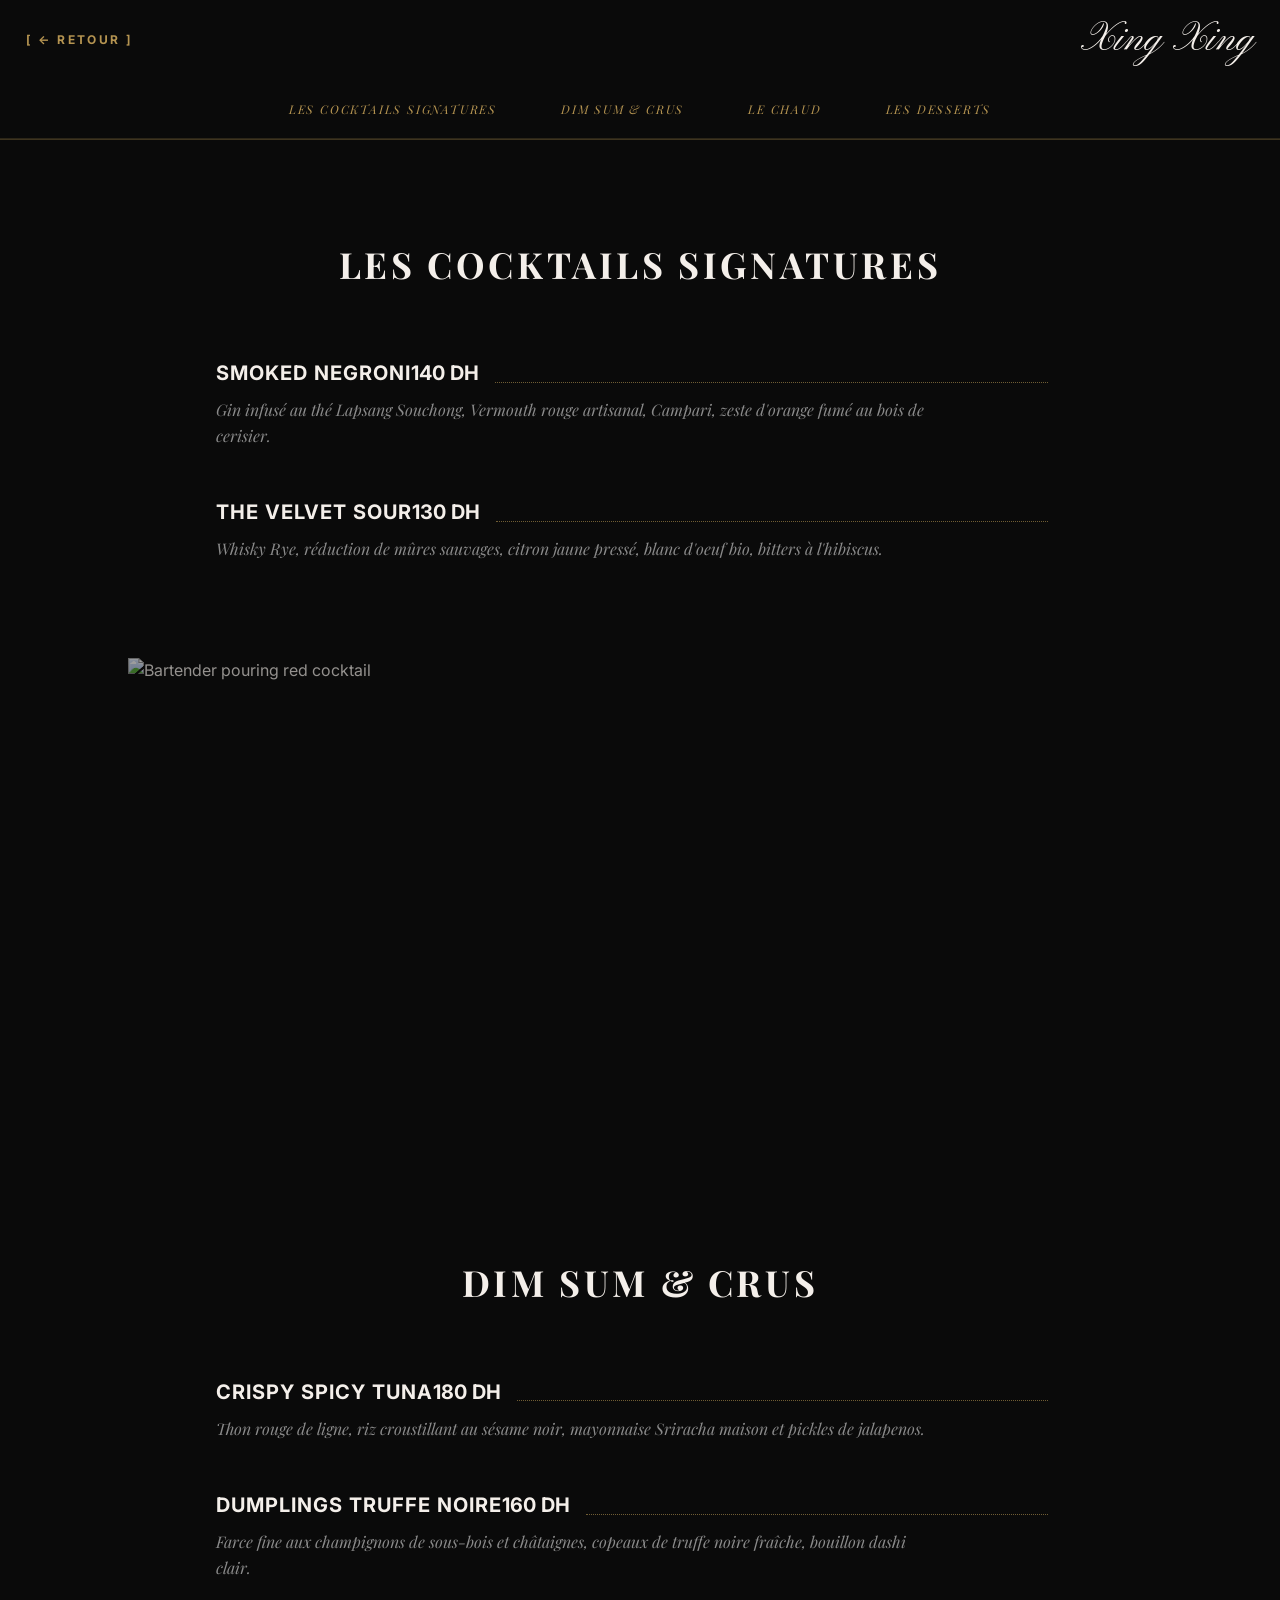
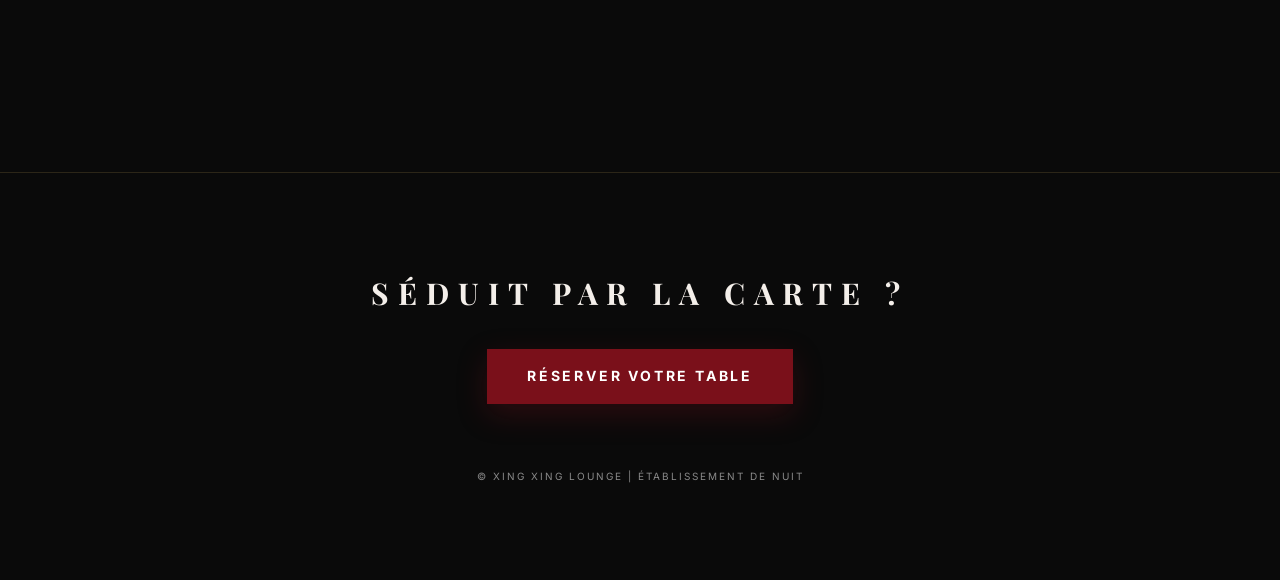
==== menu.html @ 95a7ea4c "first xingxing design" ====
<!DOCTYPE html>
<html lang="fr">

<head>
    <meta charset="utf-8">
    <meta name="viewport" content="width=device-width, initial-scale=1.0">
    <title>Xing Xing | La Carte</title>

    <link
        href="https://fonts.googleapis.com/css2?family=Inter:wght@400;700&family=Playfair+Display:ital,wght@0,400;0,700;1,400&family=Pinyon+Script&display=swap"
        rel="stylesheet">

    <link rel="stylesheet" href="menu.css">
</head>

<body>

    <header class="foyer-header">
        <div class="foyer-top">
            <a href="index.html" class="nav-retour">[ ← RETOUR ]</a>
            <div class="site-signature">Xing Xing</div>
        </div>

        <nav class="foyer-nav">
            <ul class="nav-categories">
                <li><a href="#cocktails">LES COCKTAILS SIGNATURES</a></li>
                <li><a href="#dimsum">DIM SUM & CRUS</a></li>
                <li><a href="#chaud">LE CHAUD</a></li>
                <li><a href="#desserts">LES DESSERTS</a></li>
            </ul>
        </nav>
    </header>

    <main class="menu-container">

        <section id="cocktails" class="menu-section avyr-reveal">
            <h2 class="section-title">LES COCKTAILS SIGNATURES</h2>

            <div class="menu-items">
                <article class="menu-item">
                    <header class="item-header">
                        <h3 class="item-name">SMOKED NEGRONI</h3>
                        <span class="item-price">140 DH</span>
                    </header>
                    <p class="item-description">Gin infusé au thé Lapsang Souchong, Vermouth rouge artisanal, Campari,
                        zeste d'orange fumé au bois de cerisier.</p>
                </article>

                <article class="menu-item">
                    <header class="item-header">
                        <h3 class="item-name">THE VELVET SOUR</h3>
                        <span class="item-price">130 DH</span>
                    </header>
                    <p class="item-description">Whisky Rye, réduction de mûres sauvages, citron jaune pressé, blanc
                        d'oeuf bio, bitters à l'hibiscus.</p>
                </article>
            </div>
        </section>

        <figure class="visual-intermission avyr-reveal">
            <img src="https://lh3.googleusercontent.com/aida-public/[base64]"
                alt="Bartender pouring red cocktail" loading="lazy">
            <div class="cinematic-scrim"></div>
        </figure>

        <section id="dimsum" class="menu-section avyr-reveal">
            <h2 class="section-title">DIM SUM & CRUS</h2>

            <div class="menu-items">
                <article class="menu-item">
                    <header class="item-header">
                        <h3 class="item-name">CRISPY SPICY TUNA</h3>
                        <span class="item-price">180 DH</span>
                    </header>
                    <p class="item-description">Thon rouge de ligne, riz croustillant au sésame noir, mayonnaise
                        Sriracha maison et pickles de jalapenos.</p>
                </article>

                <article class="menu-item">
                    <header class="item-header">
                        <h3 class="item-name">DUMPLINGS TRUFFE NOIRE</h3>
                        <span class="item-price">160 DH</span>
                    </header>
                    <p class="item-description">Farce fine aux champignons de sous-bois et châtaignes, copeaux de truffe
                        noire fraîche, bouillon dashi clair.</p>
                </article>
            </div>
        </section>

    </main>

    <footer class="exit-terminal avyr-reveal">
        <h4 class="terminal-title">SÉDUIT PAR LA CARTE ?</h4>
        <a href="index.html#guestlist" class="btn-crimson btn-large">RÉSERVER VOTRE TABLE</a>
        <div class="terminal-copyright">
            © Xing Xing Lounge | Établissement de Nuit
        </div>
    </footer>

    <script src="script.js"></script>
</body>

</html>
---- menu.css ----
/* ==========================================================================
   AVYR ENGINEERING STANDARDS : XING XING MENU
   ========================================================================== */

:root {
    /* Extraction: Color Palette */
    --clr-obsidian: #0A0A0A;
    --clr-brass: #B59451;
    --clr-bone: #F4EFEA;
    --clr-ash: #8A8A8A;
    --clr-crimson: #7A101A;

    /* Alpha variants */
    --clr-brass-alpha-20: rgba(181, 148, 81, 0.2);
    --clr-brass-alpha-30: rgba(181, 148, 81, 0.3);

    /* Extraction: Typography */
    --font-sans: 'Inter', sans-serif;
    --font-serif: 'Playfair Display', serif;
    --font-cursive: 'Pinyon Script', cursive;

    /* AVYR Spatial Metrics */
    --spacing-sm: clamp(1rem, 2vw, 2rem);
    --spacing-md: clamp(2rem, 5vw, 4rem);
    --spacing-lg: clamp(4rem, 8vw, 6rem);
    --container-max: 900px;
    /* Constrained width for menu legibility */
}

/* ==========================================================================
   RESET & FOUNDATION
   ========================================================================== */
* {
    box-sizing: border-box;
    margin: 0;
    padding: 0;
}

body {
    font-family: var(--font-sans);
    background-color: var(--clr-obsidian);
    color: var(--clr-bone);
    line-height: 1.6;
    overflow-x: hidden;
    -webkit-font-smoothing: antialiased;
}

::selection {
    background-color: var(--clr-brass);
    color: var(--clr-obsidian);
}

a {
    text-decoration: none;
    color: inherit;
}

button {
    cursor: pointer;
    border: none;
    font-family: inherit;
}

/* ==========================================================================
   COMPONENTS
   ========================================================================== */

.btn-crimson {
    background-color: var(--clr-crimson);
    color: #FFFFFF;
    font-weight: 700;
    text-transform: uppercase;
    letter-spacing: 0.2em;
    transition: filter 0.3s ease, transform 0.2s ease;
}

.btn-crimson:hover {
    filter: brightness(1.2);
    transform: translateY(-1px);
}

.btn-small {
    padding: 0.5rem 1.5rem;
    font-size: 0.75rem;
}

.btn-large {
    padding: 1rem 2.5rem;
    font-size: 0.875rem;
    box-shadow: 0 10px 30px rgba(122, 16, 26, 0.3);
}

/* ==========================================================================
   LAYOUT ARCHITECTURE
   ========================================================================== */

/* Foyer Header (Sticky) */
.foyer-header {
    position: sticky;
    top: 0;
    z-index: 50;
    background-color: var(--clr-obsidian);
    border-bottom: 1px solid var(--clr-brass-alpha-30);
}

.foyer-top {
    max-width: 1280px;
    margin: 0 auto;
    padding: 0 var(--spacing-sm);
    height: 5rem;
    display: flex;
    align-items: center;
    justify-content: space-between;
}

.nav-retour {
    color: var(--clr-brass);
    font-size: 0.75rem;
    font-weight: 700;
    letter-spacing: 0.2em;
    text-transform: uppercase;
    transition: color 0.3s ease;
}

.nav-retour:hover {
    color: var(--clr-bone);
}

.site-signature {
    font-family: var(--font-cursive);
    font-size: clamp(2rem, 4vw, 2.5rem);
    color: var(--clr-bone);
}

/* Category Navigation */
.foyer-nav {
    border-bottom: 1px solid var(--clr-brass-alpha-20);
    padding: 1rem 0;
    overflow-x: auto;
    -ms-overflow-style: none;
    /* IE and Edge */
    scrollbar-width: none;
    /* Firefox */
}

.foyer-nav::-webkit-scrollbar {
    display: none;
}

.nav-categories {
    list-style: none;
    display: flex;
    justify-content: center;
    gap: clamp(2rem, 5vw, 4rem);
    padding: 0 var(--spacing-sm);
    white-space: nowrap;
}

.nav-categories a {
    font-family: var(--font-serif);
    font-style: italic;
    font-size: clamp(0.625rem, 1.5vw, 0.75rem);
    color: var(--clr-brass);
    letter-spacing: 0.15em;
    text-transform: uppercase;
    transition: color 0.3s ease;
}

.nav-categories a:hover {
    color: var(--clr-bone);
}

/* Main Content Container */
.menu-container {
    max-width: var(--container-max);
    margin: 0 auto;
    padding: var(--spacing-lg) var(--spacing-sm);
}

/* Menu Sections */
.menu-section {
    margin-bottom: var(--spacing-lg);
}

.section-title {
    font-family: var(--font-serif);
    font-size: clamp(1.875rem, 4vw, 2.25rem);
    text-align: center;
    color: var(--clr-bone);
    text-transform: uppercase;
    letter-spacing: 0.1em;
    margin-bottom: var(--spacing-md);
}

.menu-items {
    display: flex;
    flex-direction: column;
    gap: 3rem;
}

/* Menu Items (Flexbox Dotted Line Architecture) */
.menu-item {
    display: flex;
    flex-direction: column;
    gap: 0.5rem;
}

.item-header {
    display: flex;
    align-items: flex-end;
    width: 100%;
}

.item-name {
    font-family: var(--font-sans);
    font-weight: 700;
    font-size: clamp(1.125rem, 2vw, 1.25rem);
    letter-spacing: 0.05em;
    text-transform: uppercase;
    color: var(--clr-bone);
    white-space: nowrap;
}

/* The Dotted Line - Flex Grow Implementation */
.item-header::after {
    content: '';
    flex-grow: 1;
    border-bottom: 1px dotted var(--clr-brass);
    margin: 0 1rem 0.4rem 1rem;
    opacity: 0.6;
}

.item-price {
    font-family: var(--font-sans);
    font-weight: 700;
    font-size: clamp(1.125rem, 2vw, 1.25rem);
    color: var(--clr-bone);
    white-space: nowrap;
}

.item-description {
    font-family: var(--font-serif);
    font-style: italic;
    color: var(--clr-ash);
    font-size: clamp(0.875rem, 1.5vw, 1rem);
    max-width: 85%;
}

/* Visual Intermission */
.visual-intermission {
    position: relative;
    width: 80vw;
    left: 50%;
    transform: translateX(-50%);
    height: clamp(500px, 50vh, 600px);
    margin-bottom: var(--spacing-lg);
    overflow: hidden;
}

.visual-intermission img {
    width: 100%;
    height: 100%;
    object-fit: cover;
}

.cinematic-scrim {
    position: absolute;
    inset: 0;
    background: linear-gradient(to bottom, rgba(10, 10, 10, 0.4), rgba(10, 10, 10, 0.8));
}

/* Exit Terminal */
.exit-terminal {
    padding: var(--spacing-lg) 0;
    border-top: 1px solid var(--clr-brass-alpha-20);
    text-align: center;
    display: flex;
    flex-direction: column;
    align-items: center;
    gap: 2rem;
}

.terminal-title {
    font-family: var(--font-serif);
    font-size: clamp(1.5rem, 3vw, 1.875rem);
    color: var(--clr-bone);
    text-transform: uppercase;
    letter-spacing: 0.3em;
}

.terminal-copyright {
    margin-top: 2rem;
    font-size: 0.625rem;
    color: var(--clr-ash);
    text-transform: uppercase;
    letter-spacing: 0.2em;
}

/* ==========================================================================
   KINETICS
   ========================================================================== */
.avyr-reveal {
    opacity: 0;
    transform: translateY(30px);
    transition: opacity 1s cubic-bezier(0.16, 1, 0.3, 1), transform 1s cubic-bezier(0.16, 1, 0.3, 1);
}

.avyr-reveal.is-visible {
    opacity: 1;
    transform: translateY(0);
}

/* Override: Compose both transforms for the full-bleed image */
.visual-intermission.avyr-reveal {
    transform: translateX(-50%) translateY(30px);
}

.visual-intermission.avyr-reveal.is-visible {
    transform: translateX(-50%) translateY(0);
}
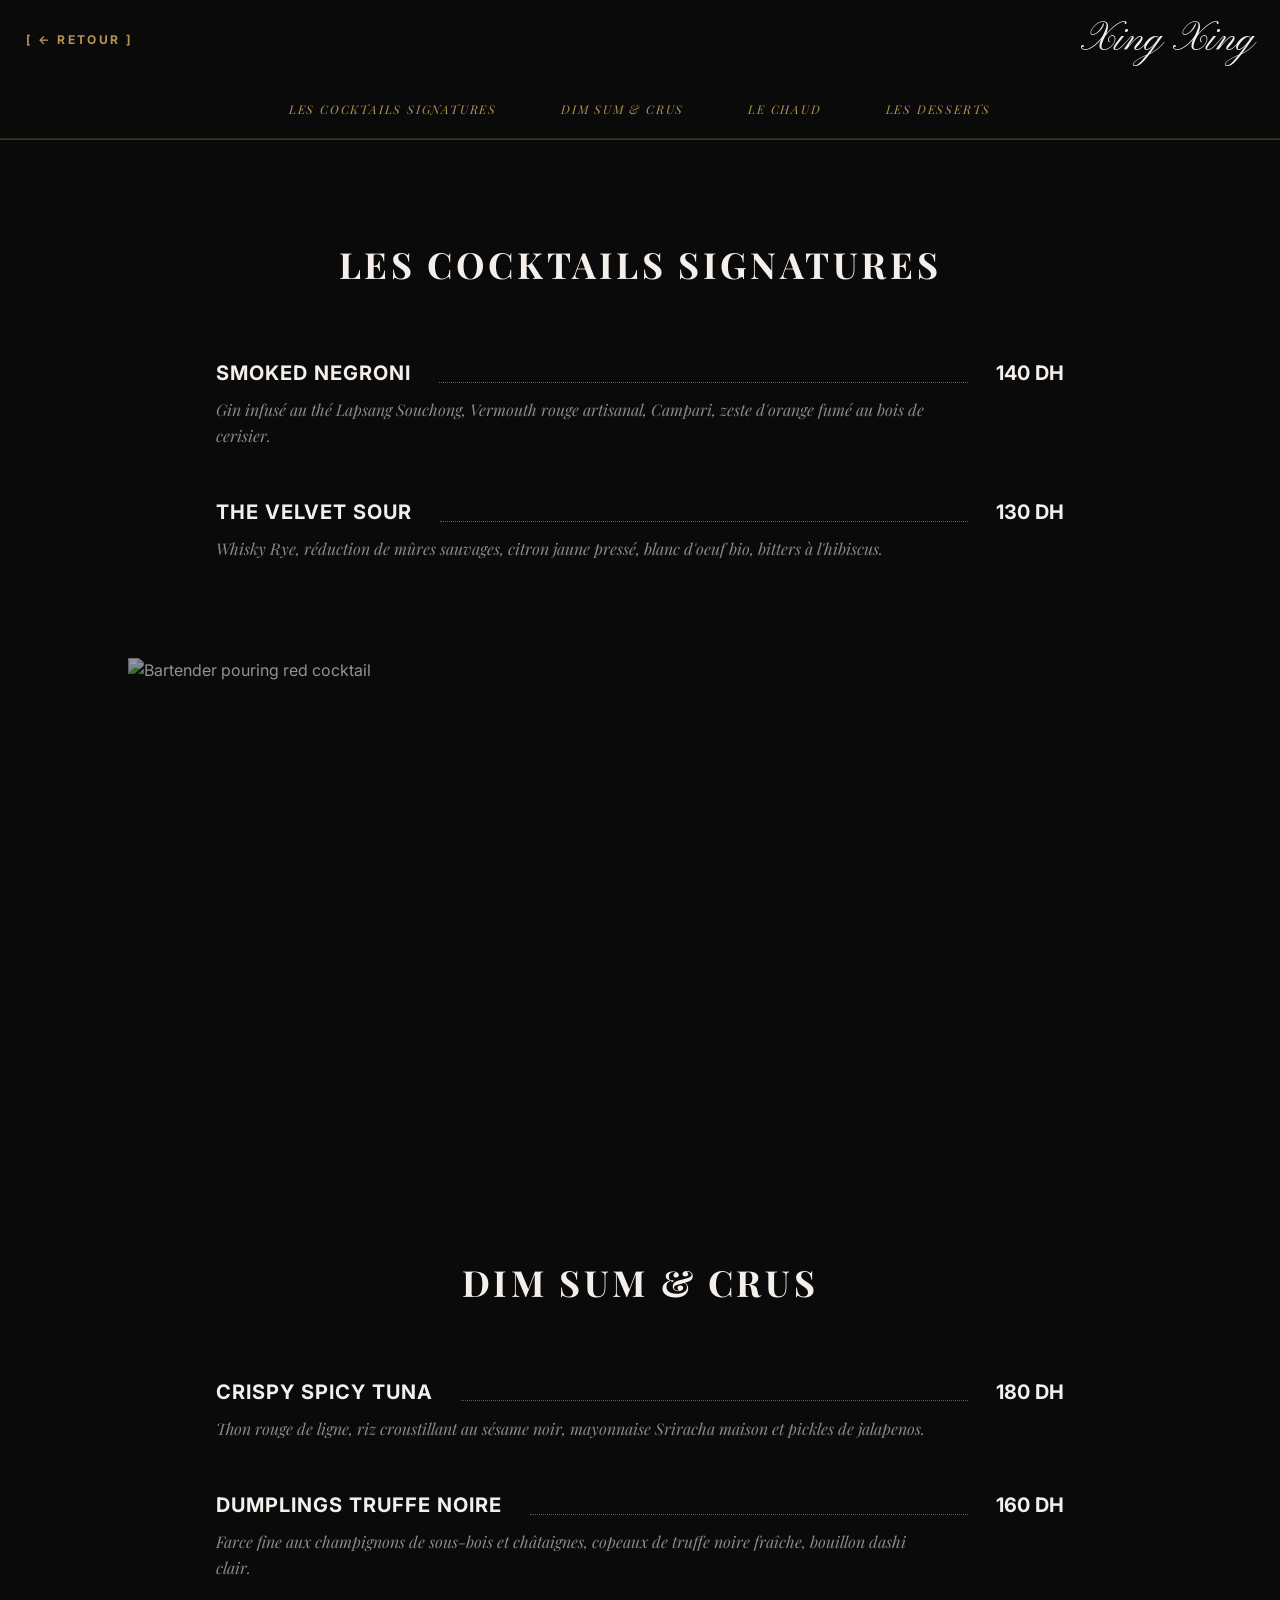
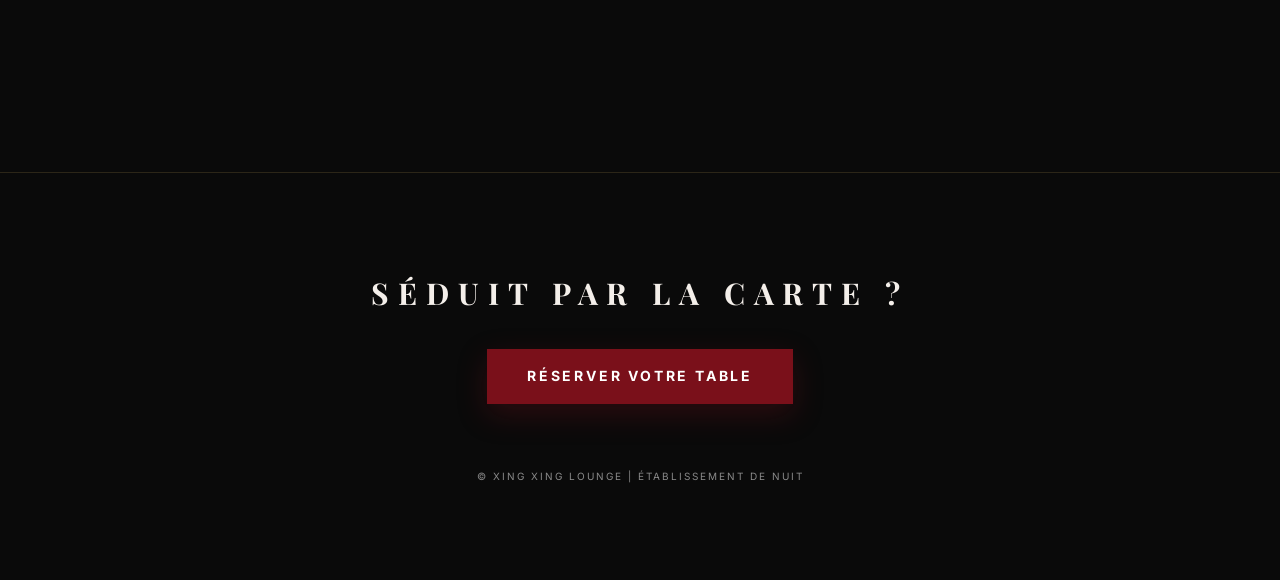
==== commit 21b7ce69: "adjusted the menu" ====
--- a/menu.html
+++ b/menu.html
@@ -11,6 +11,7 @@
         rel="stylesheet">
 
     <link rel="stylesheet" href="menu.css">
+    <link rel="icon" type="image/png" href="xing.png">
 </head>
 
 <body>
--- a/menu.css
+++ b/menu.css
@@ -208,6 +208,7 @@
 .item-header {
     display: flex;
     align-items: flex-end;
+    gap: 0.75rem;
     width: 100%;
 }
 
@@ -236,6 +237,7 @@
     font-size: clamp(1.125rem, 2vw, 1.25rem);
     color: var(--clr-bone);
     white-space: nowrap;
+    order: 1;
 }
 
 .item-description {
@@ -297,6 +299,42 @@
 }
 
 /* ==========================================================================
+   MOBILE ADJUSTMENTS — FOYER NAV
+   ========================================================================== */
+@media (max-width: 600px) {
+    .foyer-top {
+        height: 3.5rem;
+    }
+
+    .site-signature {
+        font-size: 1.6rem;
+    }
+
+    .foyer-nav {
+        padding: 0.5rem 0;
+    }
+
+    .nav-categories {
+        gap: 0.8rem;
+        padding: 0 0.75rem;
+    }
+
+    .nav-categories a {
+        font-size: 0.5rem;
+        letter-spacing: 0.08em;
+    }
+
+    .item-name,
+    .item-price {
+        font-size: 0.95rem;
+    }
+
+    .item-header::after {
+        margin: 0 0.5rem 0.3rem 0.5rem;
+    }
+}
+
+/* ==========================================================================
    KINETICS
    ========================================================================== */
 .avyr-reveal {
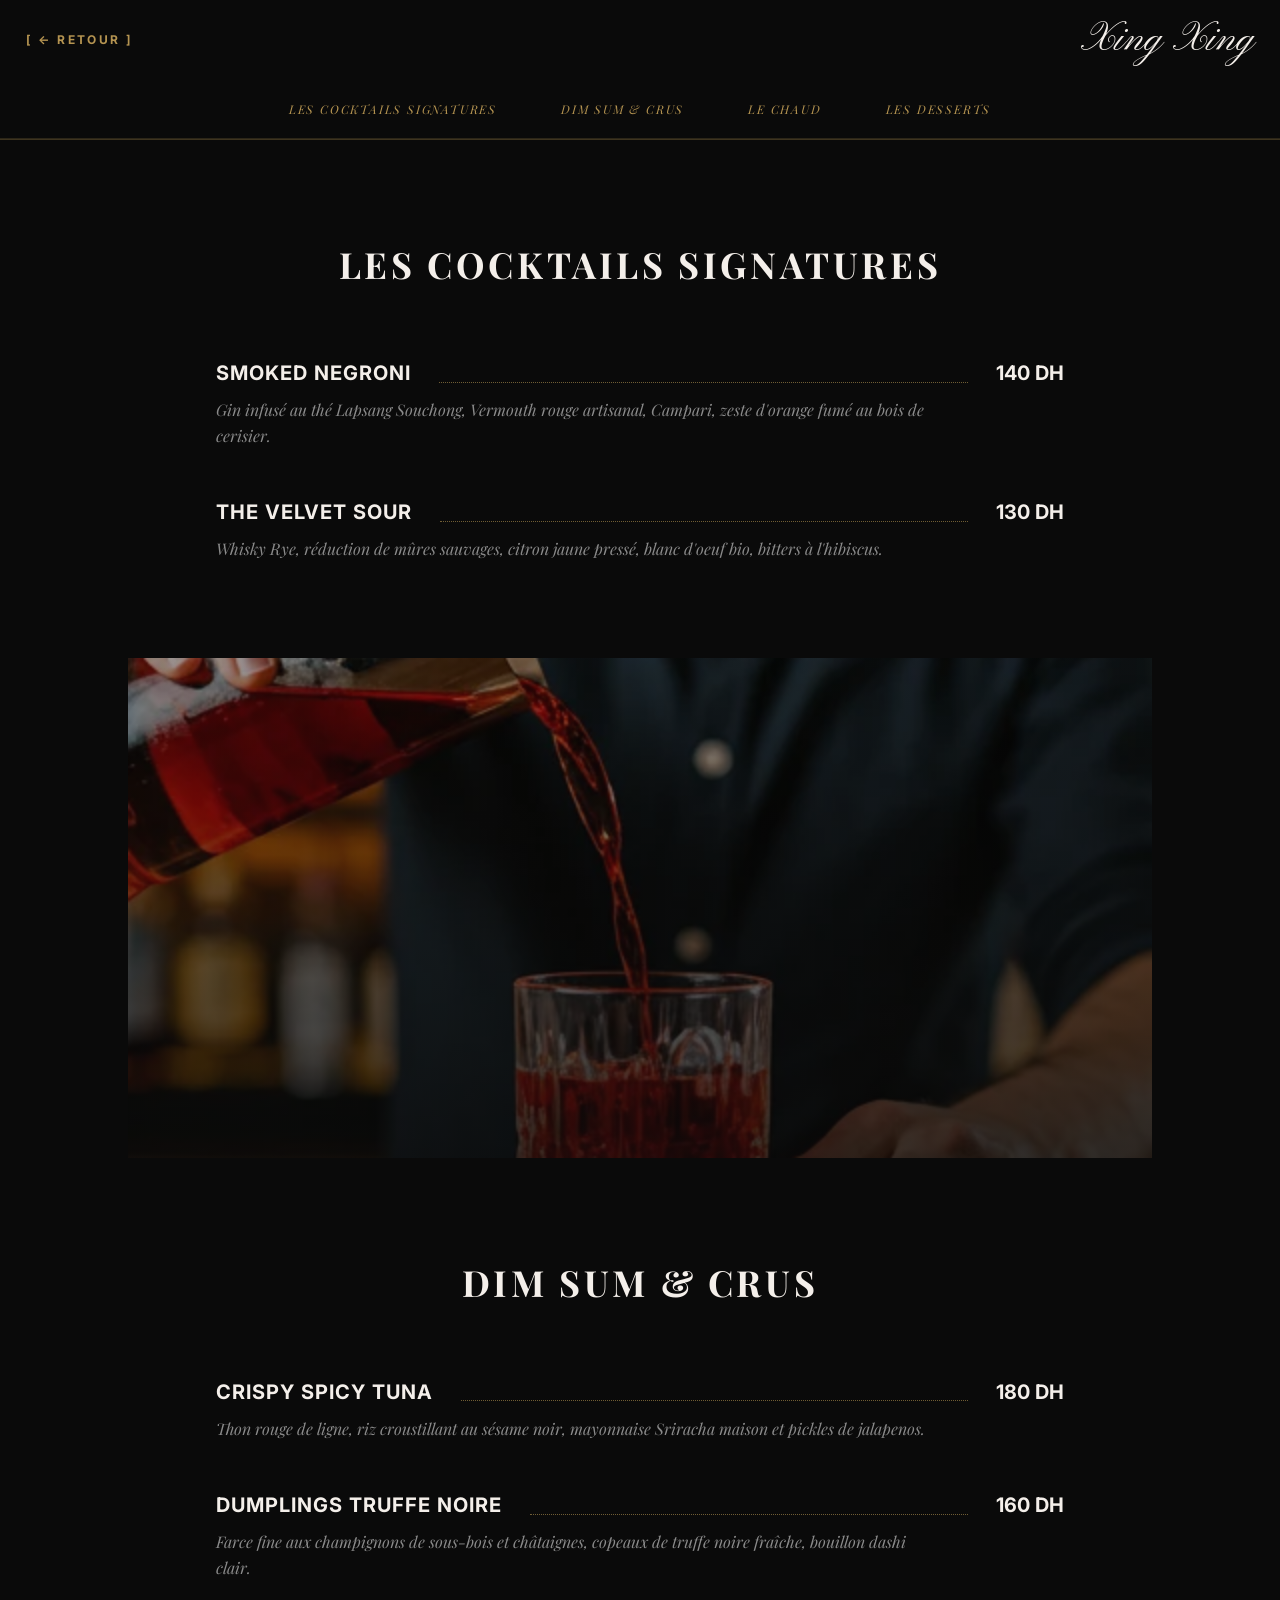
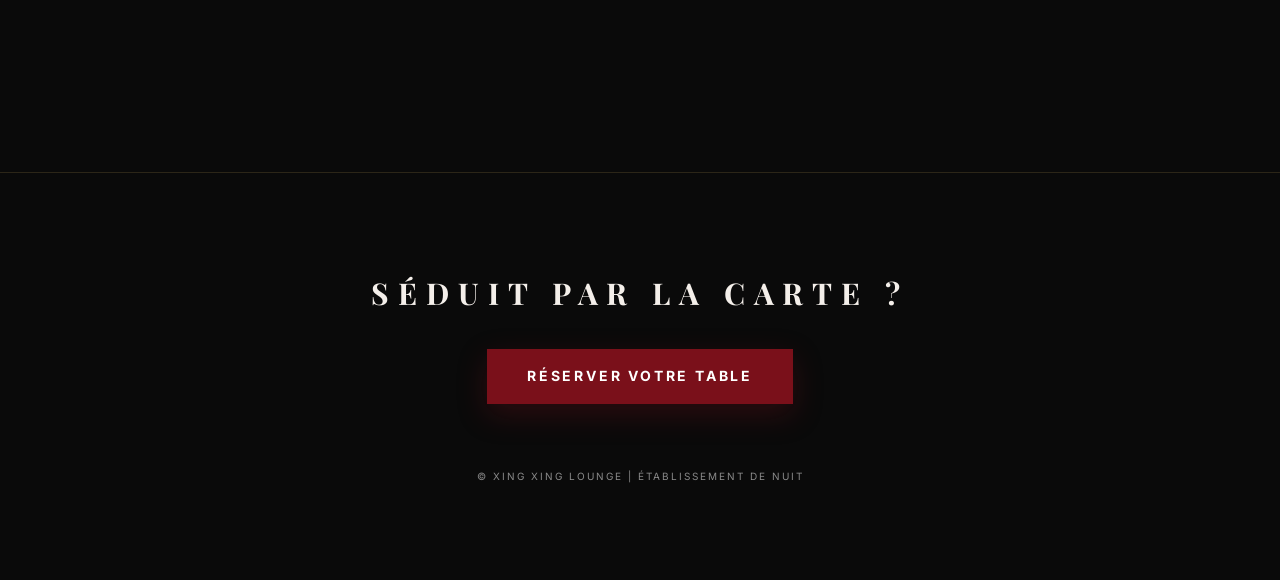
==== commit 5fc651ec: "removed urls" ====
--- a/menu.html
+++ b/menu.html
@@ -59,8 +59,7 @@
         </section>
 
         <figure class="visual-intermission avyr-reveal">
-            <img src="https://lh3.googleusercontent.com/aida-public/[base64]"
-                alt="Bartender pouring red cocktail" loading="lazy">
+            <img src="barista.webp" alt="Bartender pouring red cocktail" loading="lazy">
             <div class="cinematic-scrim"></div>
         </figure>
 
